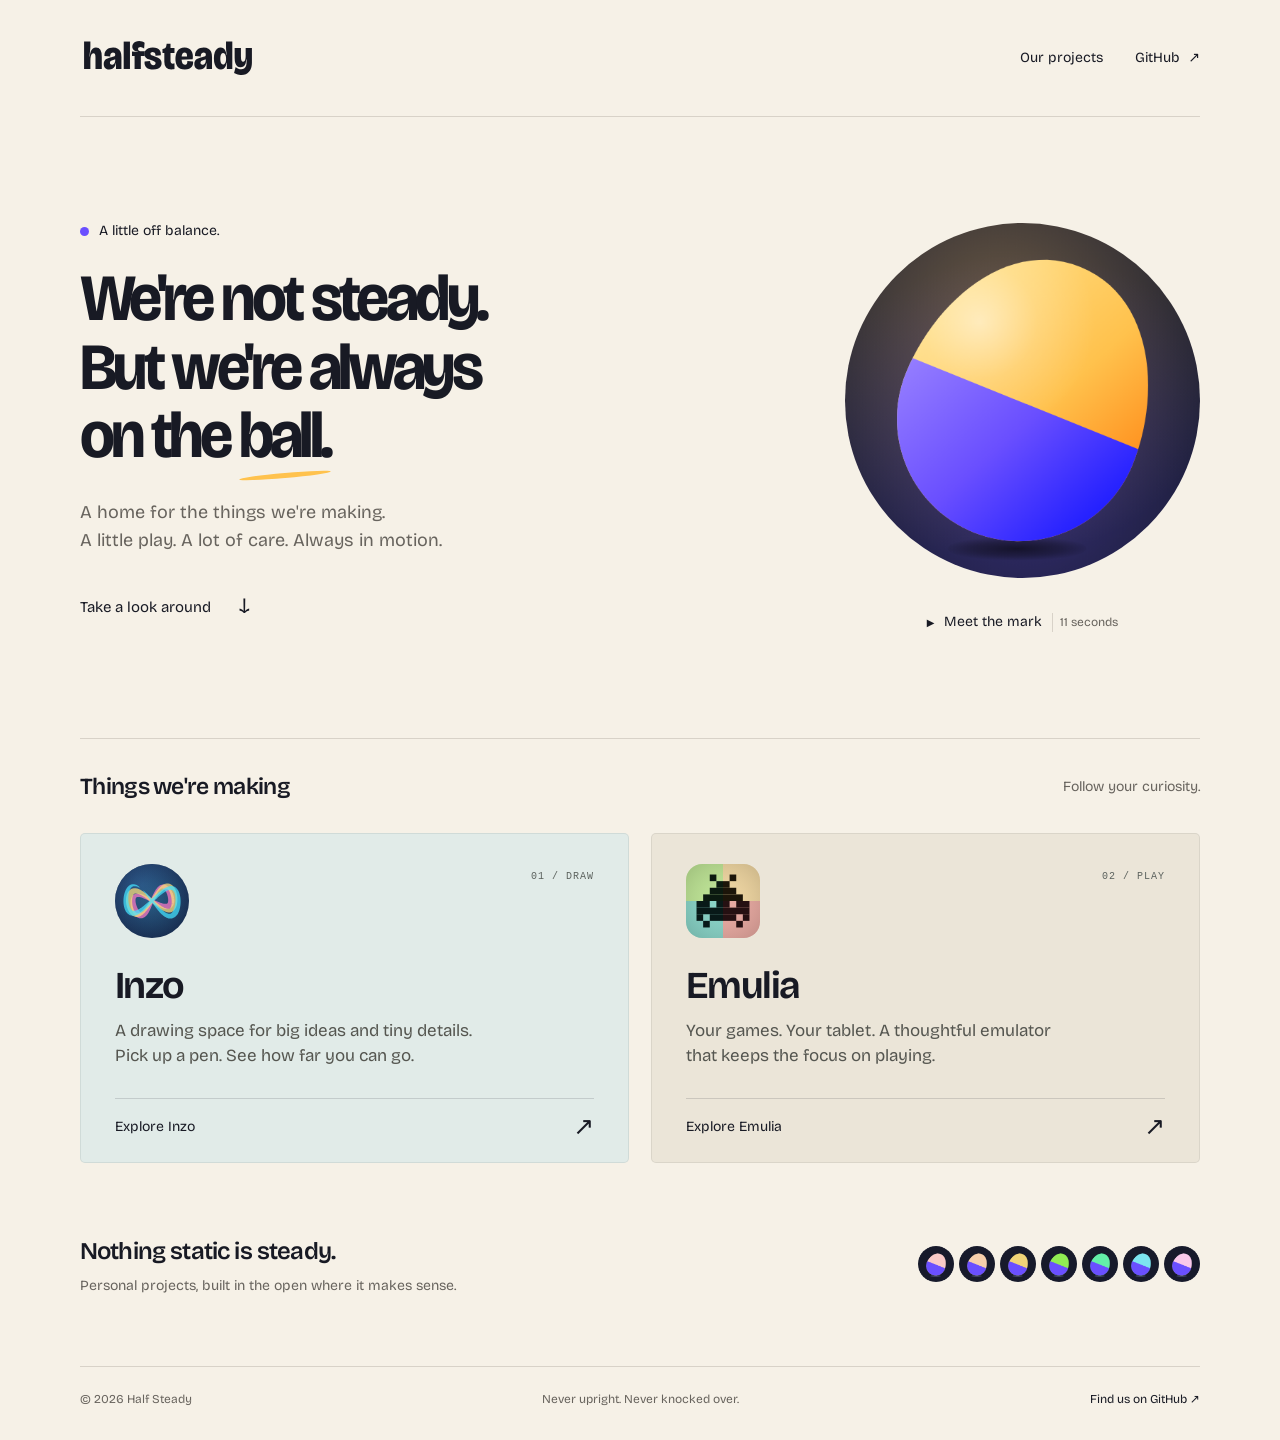
==== site/index.html @ 39198d51 "Publish Half Steady website with Inzo and Emulia" ====
<!doctype html>
<html lang="en">
<head>
  <meta charset="utf-8">
  <meta name="viewport" content="width=device-width, initial-scale=1">
  <title>Half Steady — always on the ball.</title>
  <meta name="description" content="We're not steady. But we're always on the ball. Half Steady is home to Inzo, Emulia, and the things we're making.">
  <meta name="theme-color" content="#F6F1E7">
  <link rel="canonical" href="https://halfsteady.com/">
  <meta property="og:type" content="website">
  <meta property="og:url" content="https://halfsteady.com/">
  <meta property="og:title" content="Half Steady — always on the ball.">
  <meta property="og:description" content="Personal projects. A little off balance. Meet Inzo, Emulia, and the things we're making.">
  <meta property="og:image" content="https://halfsteady.com/assets/og-card.png">
  <meta property="og:image:width" content="1200">
  <meta property="og:image:height" content="630">
  <meta property="og:image:alt" content="Half Steady's amber and violet roly-poly beside the words: We're not steady. But we're always on the ball.">
  <meta name="twitter:card" content="summary_large_image">
  <meta name="twitter:title" content="Half Steady — always on the ball.">
  <meta name="twitter:description" content="Personal projects. A little off balance.">
  <meta name="twitter:image" content="https://halfsteady.com/assets/og-card.png">
  <link rel="icon" href="assets/favicon-32.png" type="image/png" sizes="32x32">
  <link rel="icon" href="assets/favicon-16.png" type="image/png" sizes="16x16">
  <link rel="apple-touch-icon" href="assets/apple-touch-icon-180.png">
  <link rel="preload" href="assets/bricolage.woff2" as="font" type="font/woff2" crossorigin>
  <link rel="stylesheet" href="style.css">
  <script src="site.js" defer></script>
</head>
<body>
  <a class="skip-link" href="#main">Skip to content</a>
  <header class="header wrap">
    <a class="home" href="./" aria-label="Half Steady home">
      <img src="assets/wordmark.svg" width="776" height="186" alt="Half Steady">
    </a>
    <nav aria-label="Main navigation">
      <a href="#projects">Our projects</a>
      <a href="https://github.com/halfsteady">GitHub <span aria-hidden="true">↗</span></a>
    </nav>
  </header>

  <main id="main" class="wrap">
    <section class="hero" aria-labelledby="headline">
      <div class="hero-copy">
        <p class="eyebrow"><span class="little-dot" aria-hidden="true"></span> A little off balance.</p>
        <h1 id="headline">We're not steady.<br>But we're always<br>on the <span class="ball">ball.</span></h1>
        <p class="intro">A home for the things we're making.<br>A little play. A lot of care. Always in motion.</p>
        <a class="text-link" href="#projects">Take a look around <span aria-hidden="true">↓</span></a>
      </div>
      <figure class="hero-art">
        <img class="hero-mark" src="assets/mark.png" width="500" height="500" alt="Never Over, our amber and violet roly-poly, caught mid-rock." fetchpriority="high">
        <figcaption>
          <a class="film-link" href="film.html" data-film><span class="play-icon" aria-hidden="true">▶</span> Meet the mark <span class="film-duration">11 seconds</span></a>
        </figcaption>
      </figure>
    </section>

    <section id="projects" class="projects" aria-labelledby="projects-title">
      <div class="section-heading">
        <h2 id="projects-title">Things we're making</h2>
        <span class="section-note">Follow your curiosity.</span>
      </div>
      <div class="project-grid">
        <a class="project inzo" href="https://inzo.ink/" aria-labelledby="inzo-name inzo-link">
          <div class="project-top">
            <img src="assets/inzo.svg" width="84" height="84" alt="" loading="lazy">
            <span class="project-number" aria-hidden="true">01 / DRAW</span>
          </div>
          <h3 id="inzo-name">Inzo</h3>
          <p>A drawing space for big ideas and tiny details. Pick up a pen. See how far you can go.</p>
          <div class="project-bottom"><span id="inzo-link">Explore Inzo</span><span class="project-arrow" aria-hidden="true">↗</span></div>
        </a>
        <a class="project emulia" href="https://emulia.website/" aria-labelledby="emulia-name emulia-link">
          <div class="project-top">
            <img src="assets/emulia.svg" width="84" height="84" alt="" loading="lazy">
            <span class="project-number" aria-hidden="true">02 / PLAY</span>
          </div>
          <h3 id="emulia-name">Emulia</h3>
          <p>Your games. Your tablet. A thoughtful emulator that keeps the focus on playing.</p>
          <div class="project-bottom"><span id="emulia-link">Explore Emulia</span><span class="project-arrow" aria-hidden="true">↗</span></div>
        </a>
      </div>
    </section>

    <section class="closing" aria-labelledby="closing-title">
      <div>
        <h2 id="closing-title">Nothing static is steady.</h2>
        <p>Personal projects, built in the open where it makes sense.</p>
      </div>
      <div class="family" aria-hidden="true">
        <img src="assets/family/red.png" width="36" height="36" alt="" loading="lazy">
        <img src="assets/family/orange.png" width="36" height="36" alt="" loading="lazy">
        <img src="assets/family/amber.png" width="36" height="36" alt="" loading="lazy">
        <img src="assets/family/lime.png" width="36" height="36" alt="" loading="lazy">
        <img src="assets/family/green.png" width="36" height="36" alt="" loading="lazy">
        <img src="assets/family/cyan.png" width="36" height="36" alt="" loading="lazy">
        <img src="assets/family/pink.png" width="36" height="36" alt="" loading="lazy">
      </div>
    </section>
  </main>

  <footer class="footer wrap">
    <span>© 2026 Half Steady</span>
    <span>Never upright. Never knocked over.</span>
    <a href="https://github.com/halfsteady">Find us on GitHub <span aria-hidden="true">↗</span></a>
  </footer>

  <dialog id="film-dialog" aria-labelledby="film-title">
    <div class="dialog-header"><h2 id="film-title">Mind the back.</h2><form method="dialog"><button class="close-film" aria-label="Close film">Close <span aria-hidden="true">×</span></button></form></div>
    <div id="film-player"></div>
  </dialog>
</body>
</html>
---- site/style.css ----
@font-face {
  font-family: Bricolage;
  src: url("assets/bricolage.woff2") format("woff2");
  font-weight: 200 800;
  font-stretch: 75% 100%;
  font-display: swap;
}

:root {
  color-scheme: light;
  --paper: #f6f1e7;
  --ink: #181a24;
  --muted: #68645e;
  --violet: #5140c2;
  --line: #d8d2c8;
  font: 16px/1.6 Bricolage, system-ui, sans-serif;
  color: var(--ink);
  background: var(--paper);
  font-synthesis: none;
}

* { box-sizing: border-box; }
html { scroll-behavior: smooth; scroll-padding-top: 32px; }
body { margin: 0; }
button, a { -webkit-tap-highlight-color: transparent; }
button { font: inherit; cursor: pointer; }
a { color: inherit; text-decoration: none; }
a:hover { text-decoration: underline; text-underline-offset: .22em; }
a:focus-visible, button:focus-visible { outline: 3px solid var(--violet); outline-offset: 6px; border-radius: 3px; }
::selection { color: var(--ink); background: #f0d478; }
img { display: block; max-width: 100%; height: auto; }
h1, h2, h3, p, figure { margin: 0; }
.wrap { width: min(1120px, calc(100% - 96px)); margin-inline: auto; }
.skip-link { position: absolute; top: -100px; left: 24px; padding: 12px 20px; background: var(--ink); color: var(--paper); z-index: 5; }
.skip-link:focus { top: 16px; }
.header { display: flex; align-items: center; justify-content: space-between; gap: 24px; padding-block: 35px; border-bottom: 1px solid var(--line); }
.home { display: block; width: 176px; flex-shrink: 0; }
.header nav { display: flex; gap: 32px; font-size: 14px; }
.header nav a { padding-block: 12px; }
.header nav span { margin-left: 4px; }

.hero { display: grid; grid-template-columns: 1.4fr 1fr; align-items: center; gap: 54px; padding-block: 91px 94px; }
.eyebrow { display: flex; align-items: center; gap: 10px; font-size: 14px; margin-bottom: 23px; }
.little-dot { height: 9px; width: 9px; border-radius: 50%; background: #6a4fff; }
h1 { font-size: clamp(44px, 5.15vw, 68px); line-height: 1.035; letter-spacing: -.055em; font-weight: 700; font-variation-settings: "opsz" 96, "wdth" 95; }
.ball { position: relative; white-space: nowrap; }
.ball::after { content: ""; position: absolute; left: 0; right: 0; bottom: -3px; height: 5px; border-radius: 50%; background: #ffc24d; transform: rotate(-5deg); }
.intro { margin-top: 29px; font-size: 18px; line-height: 1.55; color: var(--muted); }
.text-link { display: inline-flex; align-items: center; gap: 28px; margin-top: 26px; font-size: 15px; padding-block: 8px; }
.text-link span { font-size: 22px; }
.hero-art { width: 100%; max-width: 355px; justify-self: end; padding-top: 15px; }
.hero-mark { border-radius: 50%; width: 100%; }
.hero-art figcaption { text-align: center; margin-top: 23px; }
.film-link { display: inline-flex; gap: 10px; align-items: center; font-size: 14px; padding: 10px 4px; }
.play-icon { font-size: 10px; }
.film-duration { color: var(--muted); font-size: 12px; padding-left: 7px; border-left: 1px solid var(--line); }

.projects { border-top: 1px solid var(--line); padding-top: 30px; }
.section-heading { display: flex; align-items: center; justify-content: space-between; gap: 16px; margin-bottom: 27px; }
.section-heading h2 { font-size: 23px; font-weight: 600; letter-spacing: -.03em; }
.section-note { color: var(--muted); font-size: 14px; }
.project-grid { display: grid; grid-template-columns: 1fr 1fr; gap: 22px; }
.project { padding: 30px 34px 22px; border: 1px solid rgba(24, 26, 36, .08); border-radius: 5px; transition: transform .2s, box-shadow .2s; }
.project:hover { text-decoration: none; transform: translateY(-4px); box-shadow: 0 9px 0 -4px rgba(24, 26, 36, .08); }
.project.inzo { background: #e1ebe8; }
.project.emulia { background: #ebe5d8; }
.project-top { display: flex; justify-content: space-between; gap: 20px; align-items: flex-start; margin-bottom: 29px; }
.project-top img { width: 74px; height: 74px; }
.project-number { font: 10px/1.8 ui-monospace, monospace; letter-spacing: .1em; padding-top: 4px; color: #5c625e; }
.project h3 { font-size: 38px; line-height: 1; letter-spacing: -.04em; font-weight: 650; }
.project p { color: #555650; margin-top: 13px; font-size: 17px; line-height: 1.5; max-width: 35ch; }
.project-bottom { display: flex; align-items: center; justify-content: space-between; border-top: 1px solid rgba(24, 26, 36, .15); margin-top: 29px; padding-top: 16px; font-size: 14px; }
.project:hover .project-bottom > span:first-child { text-decoration: underline; text-underline-offset: .22em; }
.project-arrow { font-size: 25px; line-height: 1; }
.closing { display: flex; align-items: center; justify-content: space-between; gap: 32px; padding-block: 69px; }
.closing h2 { font-size: 24px; font-weight: 600; letter-spacing: -.035em; }
.closing p { color: var(--muted); font-size: 14px; margin-top: 5px; }
.family { display: flex; gap: 5px; flex-shrink: 0; }
.family img { width: 36px; height: 36px; }
.footer { padding-block: 23px 30px; display: flex; justify-content: space-between; gap: 16px; border-top: 1px solid var(--line); color: var(--muted); font-size: 12px; }
.footer a { color: var(--ink); }

dialog { width: min(940px, calc(100% - 32px)); padding: 22px; border: 0; border-radius: 12px; color: #fff6e9; background: #171a2b; max-height: calc(100dvh - 40px); }
dialog::backdrop { background: rgb(24 26 36 / .75); }
.dialog-header { display: flex; justify-content: space-between; align-items: center; gap: 20px; padding: 0 0 12px; }
.dialog-header h2 { font-size: 20px; font-weight: 500; }
.close-film { background: transparent; border: 1px solid #6e7496; color: inherit; padding: 5px 14px; border-radius: 4px; }
.close-film span { margin-left: 10px; }
#film-player iframe { display: block; width: 100%; height: auto; aspect-ratio: 16 / 10.5; border: 0; background: #171a2b; }

@media (min-width: 1600px) { .hero { padding-block: 108px; } }
@media (max-width: 950px) {
  .wrap { width: calc(100% - 64px); }
  .hero { gap: 32px; padding-block: 65px; }
  h1 { font-size: clamp(40px, 5.3vw, 58px); }
  .project { padding: 26px; }
  .closing { align-items: flex-start; flex-direction: column; gap: 22px; padding-block: 48px; }
}
@media (max-width: 650px) {
  .wrap { width: calc(100% - 40px); }
  .header { padding-block: 22px; gap: 16px; }
  .home { width: 160px; }
  .header nav { gap: 14px; font-size: 12px; }
  .hero { grid-template-columns: 1fr; gap: 36px; padding-block: 48px 40px; }
  h1 { font-size: clamp(40px, 8.9vw, 59px); }
  .eyebrow { margin-bottom: 18px; }
  .intro { font-size: 17px; margin-top: 24px; }
  .text-link { margin-top: 16px; }
  .hero-art { width: 226px; justify-self: center; padding-top: 0; }
  .hero-art figcaption { margin-top: 12px; }
  .section-heading { align-items: flex-start; flex-direction: column; gap: 3px; margin-bottom: 20px; }
  .section-heading h2 { font-size: 22px; }
  .section-note { font-size: 13px; }
  .project-grid { grid-template-columns: 1fr; gap: 16px; }
  .project { padding: 24px; }
  .project-top { margin-bottom: 24px; }
  .project p { max-width: none; }
  .footer { flex-wrap: wrap; font-size: 11px; }
  .footer > span:nth-child(2) { display: none; }
  dialog { padding: 14px; }
  #film-player iframe { aspect-ratio: 1 / 1; }
}
@media (max-width: 370px) {
  .header nav a:first-child { display: none; }
  h1 { font-size: 38px; }
}
@media (prefers-reduced-motion: reduce) {
  html { scroll-behavior: auto; }
  .project { transition: none; }
  .project:hover { transform: none; }
}
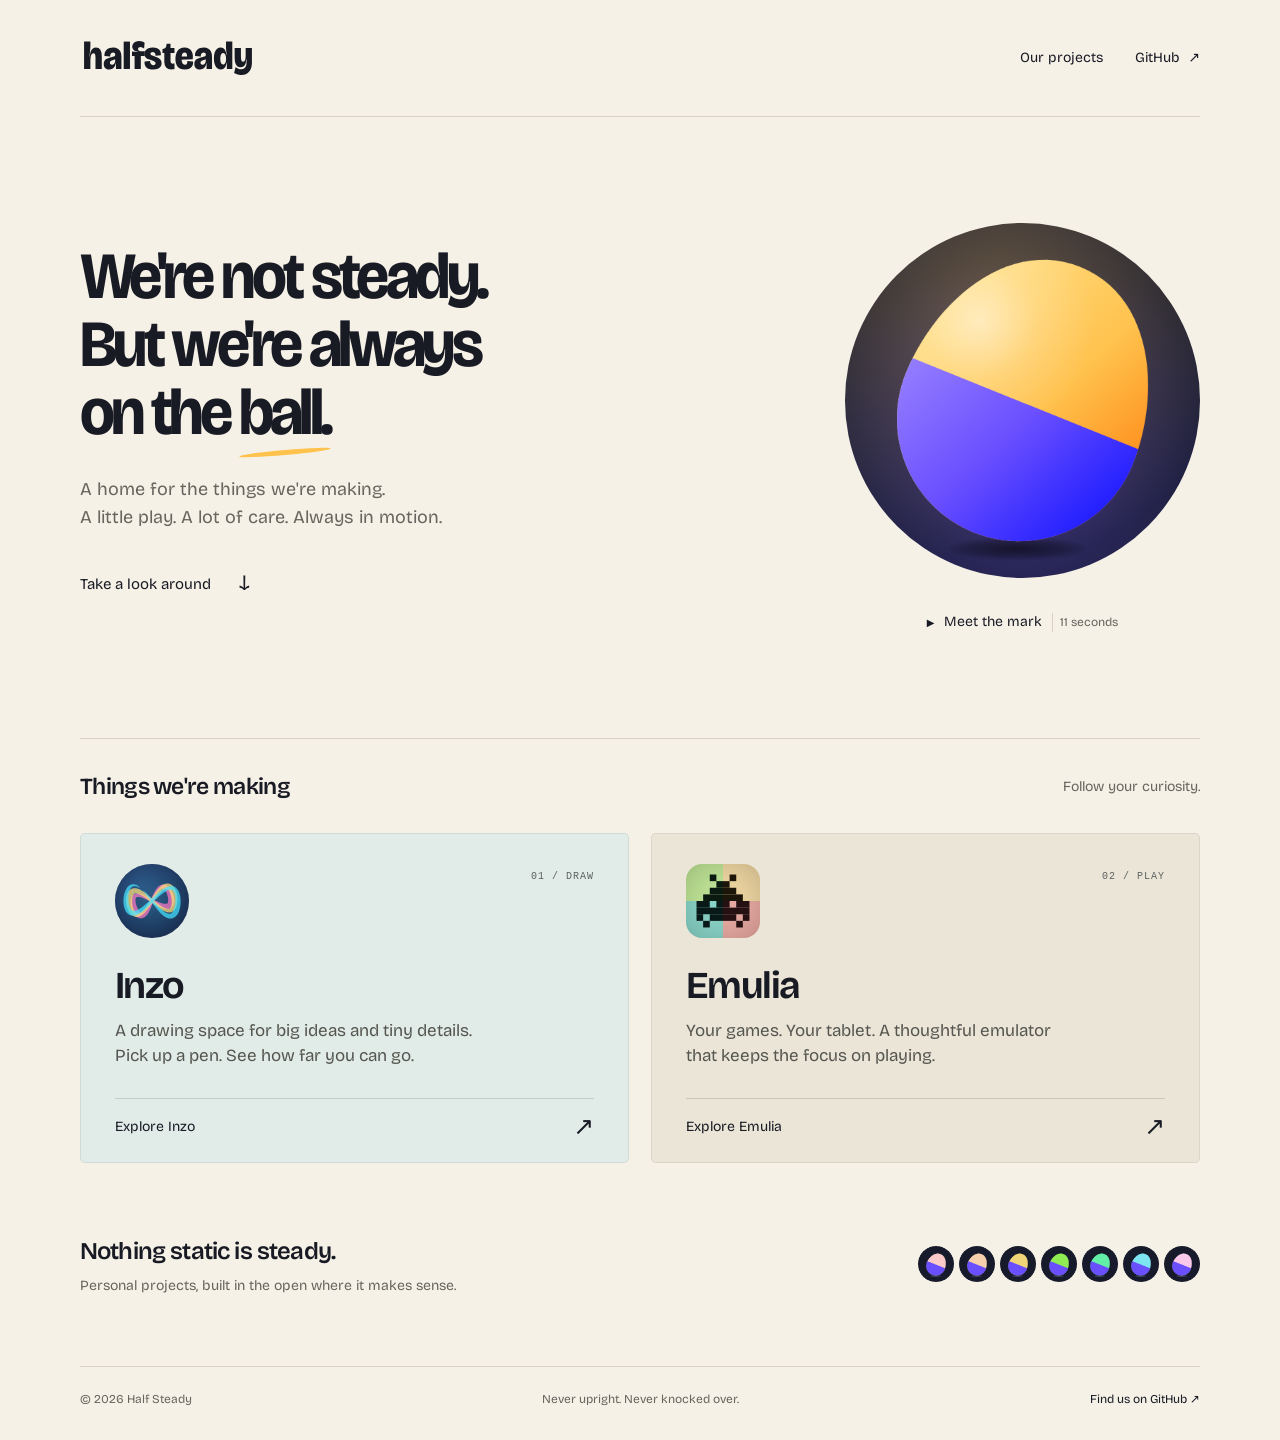
==== commit baa77fc9: "Sync website from halfsteady@9d31602" ====
--- a/site/index.html
+++ b/site/index.html
@@ -41,7 +41,6 @@
   <main id="main" class="wrap">
     <section class="hero" aria-labelledby="headline">
       <div class="hero-copy">
-        <p class="eyebrow"><span class="little-dot" aria-hidden="true"></span> A little off balance.</p>
         <h1 id="headline">We're not steady.<br>But we're always<br>on the <span class="ball">ball.</span></h1>
         <p class="intro">A home for the things we're making.<br>A little play. A lot of care. Always in motion.</p>
         <a class="text-link" href="#projects">Take a look around <span aria-hidden="true">↓</span></a>
